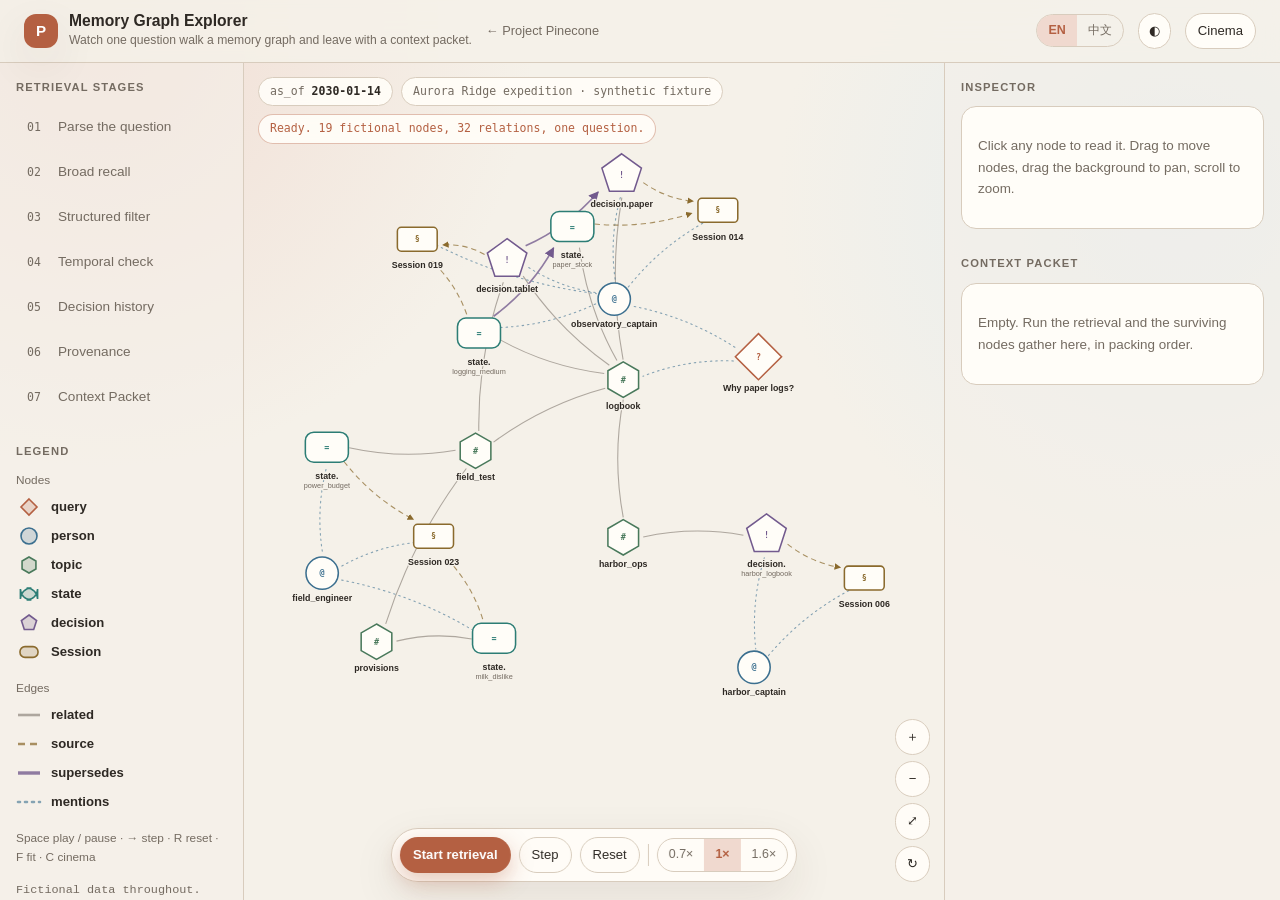
==== docs/memory-graph-explorer.html @ e9bd9acd "Add an interactive memory graph explorer Turn the architecture into something inspectable by hand. N" ====
<!doctype html>
<html lang="en">
<head>
  <meta charset="utf-8">
  <meta name="viewport" content="width=device-width, initial-scale=1">
  <meta name="description" content="An interactive memory graph: one question walks a graph of Sessions, decisions, states, topics and people, and leaves with a context packet.">
  <title>Project Pinecone · Memory Graph Explorer</title>
  <link rel="stylesheet" href="architecture.css">
  <link rel="stylesheet" href="graph.css">
</head>
<body class="explorer">
  <div class="app">
    <header class="topbar">
      <div class="brand">
        <div class="brand-mark" aria-hidden="true">P</div>
        <div><strong id="ui-title">Memory Graph Explorer</strong><span id="ui-sub"></span></div>
      </div>
      <a class="back" href="../index.html" id="ui-back">← Project Pinecone</a>
      <div class="spacer"></div>
      <div class="seg" id="lang-seg" aria-label="Language">
        <button type="button" data-lang="en">EN</button>
        <button type="button" data-lang="zh" lang="zh-CN">中文</button>
      </div>
      <button type="button" class="btn icon" id="theme-btn" title="Light / dark" aria-label="Light or dark theme">◐</button>
      <button type="button" class="btn" id="cinema-btn" aria-pressed="false"><span id="ui-cinema">Cinema</span></button>
    </header>

    <div class="body">
      <aside class="rail" aria-label="Stages and legend">
        <div class="panel">
          <h2 class="panel-title" id="ui-stages">Retrieval stages</h2>
          <div class="stage-list" id="stage-list"></div>
        </div>
        <div class="panel">
          <h2 class="panel-title" id="ui-legend">Legend</h2>
          <div id="legend"></div>
          <p class="hint" id="ui-kbd"></p>
          <p class="hint mono" id="footer-note"></p>
        </div>
      </aside>

      <div class="stage-wrap" id="stage-wrap">
        <svg class="stage" id="stage" role="application" aria-label="Memory graph"></svg>

        <div class="overlay hud">
          <span class="chip" id="asof-chip"></span>
          <span class="chip" id="world-chip"></span>
          <span class="chip stat" id="stat-chip"></span>
        </div>

        <div class="overlay caption">
          <div class="caption-card" id="caption" role="status" aria-live="polite">
            <div class="head"><span id="cap-n">01</span><span id="cap-name"></span></div>
            <p id="cap-note"></p>
          </div>
        </div>

        <div class="overlay dock">
          <button type="button" class="btn primary" id="play"><span id="ui-play">Start retrieval</span></button>
          <button type="button" class="btn ghost" id="step"><span id="ui-step">Step</span></button>
          <button type="button" class="btn ghost" id="reset"><span id="ui-reset">Reset</span></button>
          <span class="sep" aria-hidden="true"></span>
          <div class="seg" id="speed-seg" aria-label="Speed">
            <button type="button" data-speed="0.7">0.7×</button>
            <button type="button" data-speed="1">1×</button>
            <button type="button" data-speed="1.6">1.6×</button>
          </div>
        </div>

        <div class="overlay zoomers">
          <button type="button" class="btn icon" id="zoom-in">＋</button>
          <button type="button" class="btn icon" id="zoom-out">−</button>
          <button type="button" class="btn icon" id="fit">⤢</button>
          <button type="button" class="btn icon" id="relayout">↻</button>
        </div>
      </div>

      <aside class="aside" aria-label="Inspector and context packet">
        <div class="panel">
          <h2 class="panel-title" id="ui-inspector">Inspector</h2>
          <div class="card2" id="inspector"></div>
        </div>
        <div class="panel">
          <h2 class="panel-title" id="ui-packet">Context Packet</h2>
          <div class="card2" id="packet"></div>
        </div>
      </aside>
    </div>
  </div>

  <script src="graph-data.js"></script>
  <script src="graph-explorer.js"></script>
</body>
</html>
---- docs/architecture.css ----
:root {
  color-scheme: light dark;
  --bg: #f5f1e9;
  --surface: #fffdf8;
  --surface-2: #f0ebe1;
  --text: #2e2924;
  --muted: #746b61;
  --line: #d8ccbd;
  --accent: #b46042;
  --accent-soft: #f0d9cf;
  --blue: #3b6f8f;
  --blue-soft: #dbeaf2;
  --green: #49795b;
  --green-soft: #dfece3;
  --purple: #725a8e;
  --purple-soft: #e8e0f0;
  --gold: #8a6a2d;
  --gold-soft: #f0e5c9;
  --shadow: 0 16px 45px rgba(72, 49, 32, .09);
  --radius: 18px;
}

@media (prefers-color-scheme: dark) {
  :root {
    --bg: #171513;
    --surface: #211e1b;
    --surface-2: #2b2723;
    --text: #f2ece4;
    --muted: #b9aea2;
    --line: #4b423a;
    --accent: #e39070;
    --accent-soft: #493027;
    --blue: #79b2d2;
    --blue-soft: #243d4a;
    --green: #87bd95;
    --green-soft: #293f30;
    --purple: #b49ace;
    --purple-soft: #3c3049;
    --gold: #d3ae61;
    --gold-soft: #493d25;
    --shadow: 0 16px 45px rgba(0, 0, 0, .28);
  }
}

* { box-sizing: border-box; }
html { scroll-behavior: smooth; }
body {
  margin: 0;
  background:
    radial-gradient(circle at 8% 4%, color-mix(in srgb, var(--accent-soft) 78%, transparent), transparent 27rem),
    radial-gradient(circle at 92% 22%, color-mix(in srgb, var(--blue-soft) 65%, transparent), transparent 25rem),
    var(--bg);
  color: var(--text);
  font-family: ui-rounded, "SF Pro Rounded", "SF Pro Text", Inter, -apple-system, BlinkMacSystemFont, "Segoe UI", sans-serif;
  line-height: 1.55;
}

a { color: inherit; }
code, .mono {
  font-family: "SFMono-Regular", Consolas, "Liberation Mono", monospace;
  font-size: .92em;
}

.shell {
  display: grid;
  grid-template-columns: 236px minmax(0, 1fr);
  max-width: 1480px;
  min-height: 100vh;
  margin: 0 auto;
}

.sidebar {
  position: sticky;
  top: 0;
  height: 100vh;
  padding: 32px 22px;
  border-right: 1px solid var(--line);
  background: color-mix(in srgb, var(--bg) 82%, transparent);
  backdrop-filter: blur(18px);
}

.brand { margin-bottom: 26px; }
.brand-mark {
  display: grid;
  width: 42px;
  height: 42px;
  margin-bottom: 12px;
  place-items: center;
  border-radius: 14px;
  background: var(--accent);
  color: #fff;
  box-shadow: var(--shadow);
  font-weight: 750;
}
.brand strong { display: block; font-size: 1.05rem; }
.brand span { color: var(--muted); font-size: .8rem; }

.language {
  display: flex;
  gap: 7px;
  margin-bottom: 24px;
}
.language a {
  padding: 5px 9px;
  border: 1px solid var(--line);
  border-radius: 999px;
  color: var(--muted);
  font-size: .75rem;
  text-decoration: none;
}
.language a[aria-current="page"] {
  border-color: var(--accent);
  background: var(--accent-soft);
  color: var(--accent);
}

nav { display: grid; gap: 7px; }
nav a {
  padding: 9px 11px;
  border-radius: 10px;
  color: var(--muted);
  font-size: .88rem;
  text-decoration: none;
}
nav a:hover, nav a:focus-visible {
  background: var(--surface-2);
  color: var(--text);
  outline: none;
}

.main { min-width: 0; padding: 58px clamp(24px, 5vw, 76px) 90px; }
.hero { max-width: 1020px; margin-bottom: 42px; }
.eyebrow {
  color: var(--accent);
  font-size: .76rem;
  font-weight: 700;
  letter-spacing: .08em;
  text-transform: uppercase;
}
h1 {
  max-width: 960px;
  margin: 14px 0 14px;
  font-size: clamp(2.2rem, 5vw, 4.8rem);
  letter-spacing: -.045em;
  line-height: 1.02;
}
.hero > p { max-width: 850px; color: var(--muted); font-size: 1.06rem; }
.tagline { margin-top: 18px; color: var(--muted); font-size: .84rem; }

section { margin-top: 66px; scroll-margin-top: 28px; }
.section-head { max-width: 900px; margin-bottom: 22px; }
h2 { margin: 0 0 8px; font-size: clamp(1.5rem, 2.8vw, 2.35rem); letter-spacing: -.025em; }
h3 { margin: 0; font-size: 1rem; }
.section-head p { margin: 0; color: var(--muted); }

.principles {
  display: grid;
  grid-template-columns: repeat(4, minmax(0, 1fr));
  gap: 14px;
  margin-top: 28px;
}
.principle {
  padding: 18px;
  border: 1px solid var(--line);
  border-radius: var(--radius);
  background: var(--surface);
  box-shadow: var(--shadow);
}
.principle strong { display: block; margin-bottom: 4px; font-size: 1.02rem; }
.principle span { color: var(--muted); font-size: .82rem; }

.diagram { overflow-x: auto; padding: 26px 4px 12px; }
.flow {
  display: grid;
  min-width: 860px;
  grid-template-columns: 1fr 52px 1.1fr 52px 1.08fr 52px 1fr;
  align-items: center;
}
.node {
  min-height: 158px;
  padding: 18px;
  border: 1px solid var(--line);
  border-radius: var(--radius);
  background: var(--surface);
  box-shadow: var(--shadow);
}
.node.source { border-top: 5px solid var(--gold); }
.node.index { border-top: 5px solid var(--green); }
.node.resolve { border-top: 5px solid var(--blue); }
.node.answer { border-top: 5px solid var(--accent); }
.node-title { margin-bottom: 9px; font-weight: 700; }
.node ul { margin: 0; padding-left: 18px; color: var(--muted); font-size: .86rem; }
.arrow { color: var(--muted); font-size: 1.45rem; text-align: center; }
.arrow small { display: block; margin-top: 4px; font-size: .6rem; }

.cold-lane {
  margin-top: 22px;
  padding: 20px;
  border: 1px dashed var(--gold);
  border-radius: var(--radius);
  background: color-mix(in srgb, var(--gold-soft) 42%, var(--surface));
}
.cold-label {
  display: flex;
  align-items: baseline;
  justify-content: space-between;
  gap: 16px;
  margin-bottom: 14px;
}
.cold-label strong { color: var(--gold); }
.cold-label span { color: var(--muted); font-size: .8rem; }
.cold-grid {
  display: grid;
  grid-template-columns: 1fr 44px 1fr 44px 1fr;
  align-items: center;
}
.cold-step {
  min-height: 108px;
  padding: 14px 16px;
  border: 1px solid var(--line);
  border-radius: 14px;
  background: var(--surface);
}
.cold-step strong { display: block; margin-bottom: 5px; font-size: .9rem; }
.cold-step span { color: var(--muted); font-size: .8rem; }
.cold-arrow { color: var(--gold); font-size: 1.25rem; text-align: center; }

.layer-grid, .revival-grid {
  display: grid;
  grid-template-columns: repeat(3, minmax(0, 1fr));
  gap: 14px;
}
.layer-grid { grid-template-columns: repeat(2, minmax(0, 1fr)); }
.card {
  padding: 23px;
  border: 1px solid var(--line);
  border-radius: var(--radius);
  background: var(--surface);
  box-shadow: var(--shadow);
}
.card h3 { margin-bottom: 8px; font-size: 1.06rem; }
.card p { margin: 0; color: var(--muted); font-size: .88rem; }
.card .tag {
  display: inline-block;
  margin-bottom: 12px;
  padding: 4px 8px;
  border-radius: 999px;
  background: var(--green-soft);
  color: var(--green);
  font-size: .72rem;
  font-weight: 700;
  letter-spacing: .04em;
}
.revival-card .number {
  display: grid;
  width: 31px;
  height: 31px;
  margin-bottom: 14px;
  place-items: center;
  border-radius: 10px;
  background: var(--gold-soft);
  color: var(--gold);
  font-weight: 750;
}

.table-wrap { overflow-x: auto; }
table { width: 100%; min-width: 720px; border-collapse: collapse; }
th, td { padding: 13px 12px; border-bottom: 1px solid var(--line); text-align: left; vertical-align: top; }
th { color: var(--muted); font-size: .76rem; letter-spacing: .06em; text-transform: uppercase; }
td { font-size: .89rem; }
td:first-child { color: var(--accent); font-family: "SFMono-Regular", Consolas, monospace; }

.tree-wrap {
  padding: 10px 22px 18px;
  border: 1px solid var(--line);
  border-radius: var(--radius);
  background: var(--surface);
  box-shadow: var(--shadow);
}
details { border-top: 1px solid var(--line); }
details:first-child { border-top: 0; }
summary { padding: 14px 2px; cursor: pointer; font-weight: 700; list-style: none; }
summary::-webkit-details-marker { display: none; }
summary::before { display: inline-block; width: 20px; color: var(--accent); content: "▸"; }
details[open] > summary::before { content: "▾"; }
.tree {
  margin: 0 0 18px 10px;
  padding-left: 18px;
  border-left: 1px solid var(--line);
  color: var(--muted);
  font-family: "SFMono-Regular", Consolas, monospace;
  font-size: .84rem;
  line-height: 1.82;
}
.tree b { color: var(--text); }
.tree em { color: var(--accent); font-style: normal; }

.ladder {
  display: grid;
  grid-template-columns: repeat(5, minmax(0, 1fr));
  gap: 8px;
}
.rung {
  padding: 14px 10px;
  border: 1px solid var(--line);
  border-radius: 12px;
  background: var(--surface);
  text-align: center;
}
.rung strong { display: block; font-size: .82rem; }
.rung span { color: var(--muted); font-size: .72rem; }

.callout {
  display: grid;
  grid-template-columns: auto 1fr;
  gap: 14px;
  margin-top: 26px;
  padding: 18px 20px;
  border-left: 4px solid var(--accent);
  border-radius: 0 14px 14px 0;
  background: var(--accent-soft);
}
.callout p { margin: 0; }
.footer {
  margin-top: 80px;
  padding-top: 22px;
  border-top: 1px solid var(--line);
  color: var(--muted);
  font-size: .82rem;
}

.landing {
  display: grid;
  min-height: 100vh;
  padding: 48px 24px;
  place-items: center;
}
.landing-inner { width: min(920px, 100%); }
.landing h1 { max-width: 820px; }
.landing-inner > p { max-width: 760px; color: var(--muted); font-size: 1.04rem; }
.choices {
  display: grid;
  grid-template-columns: repeat(2, minmax(0, 1fr));
  gap: 16px;
  margin-top: 30px;
}
.choices.single { grid-template-columns: minmax(0, 1fr); margin-top: 16px; }
.choice {
  display: block;
  padding: 24px;
  border: 1px solid var(--line);
  border-radius: var(--radius);
  background: var(--surface);
  box-shadow: var(--shadow);
  text-decoration: none;
}
.choice:hover, .choice:focus-visible { border-color: var(--accent); outline: none; }
.choice strong { display: block; margin-bottom: 5px; font-size: 1.12rem; }
.choice span { color: var(--muted); }
.resources { margin-top: 30px; color: var(--muted); font-size: .9rem; }
.resources a { color: var(--accent); }

@media (max-width: 900px) {
  .shell { display: block; }
  .sidebar {
    position: static;
    width: 100%;
    height: auto;
    padding: 18px 22px;
    border-right: 0;
    border-bottom: 1px solid var(--line);
  }
  .brand { display: flex; align-items: center; gap: 12px; margin: 0 0 14px; }
  .brand-mark { width: 36px; height: 36px; margin: 0; }
  .language { margin-bottom: 0; }
  nav { display: none; }
  .main { padding-top: 38px; }
  .principles { grid-template-columns: repeat(2, 1fr); }
  .layer-grid, .revival-grid { grid-template-columns: 1fr; }
  .ladder { grid-template-columns: 1fr; }
}

@media (max-width: 560px) {
  .main { padding-inline: 18px; }
  .principles, .choices { grid-template-columns: 1fr; }
  .cold-label { display: block; }
  .cold-grid { grid-template-columns: 1fr; gap: 8px; }
  .cold-arrow { transform: rotate(90deg); }
  .tree-wrap { padding-inline: 14px; }
}
---- docs/graph.css ----
/* Project Pinecone · Memory Graph Explorer
   Layered on top of architecture.css: it reuses the palette tokens and adds
   an explicit theme switch, the app shell, and the SVG graph styling. */

:root {
  --teal: #2c7d75;
  --teal-soft: #d8ece8;
  --g-query: var(--accent);
  --g-person: var(--blue);
  --g-topic: var(--green);
  --g-state: var(--teal);
  --g-decision: var(--purple);
  --g-session: var(--gold);
  --panel: color-mix(in srgb, var(--surface) 88%, transparent);
  --dock: color-mix(in srgb, var(--surface) 92%, transparent);
}

@media (prefers-color-scheme: dark) {
  :root { --teal: #6fc2b8; --teal-soft: #23423e; }
}

/* Explicit theme choices must win over the media query in both directions. */
:root[data-theme="light"] {
  --bg: #f5f1e9; --surface: #fffdf8; --surface-2: #f0ebe1;
  --text: #2e2924; --muted: #746b61; --line: #d8ccbd;
  --accent: #b46042; --accent-soft: #f0d9cf;
  --blue: #3b6f8f; --blue-soft: #dbeaf2;
  --green: #49795b; --green-soft: #dfece3;
  --purple: #725a8e; --purple-soft: #e8e0f0;
  --gold: #8a6a2d; --gold-soft: #f0e5c9;
  --teal: #2c7d75; --teal-soft: #d8ece8;
  --shadow: 0 16px 45px rgba(72, 49, 32, .09);
}
:root[data-theme="dark"] {
  --bg: #171513; --surface: #211e1b; --surface-2: #2b2723;
  --text: #f2ece4; --muted: #b9aea2; --line: #4b423a;
  --accent: #e39070; --accent-soft: #493027;
  --blue: #79b2d2; --blue-soft: #243d4a;
  --green: #87bd95; --green-soft: #293f30;
  --purple: #b49ace; --purple-soft: #3c3049;
  --gold: #d3ae61; --gold-soft: #493d25;
  --teal: #6fc2b8; --teal-soft: #23423e;
  --shadow: 0 16px 45px rgba(0, 0, 0, .28);
}

html, body { height: 100%; }
body.explorer { margin: 0; overflow: hidden; }

/* ------------------------------------------------------------- shell --- */

.app {
  display: grid;
  height: 100dvh;
  grid-template-rows: auto minmax(0, 1fr);
}

.topbar {
  display: flex;
  align-items: center;
  gap: 14px;
  padding: 12px clamp(14px, 2.4vw, 24px);
  border-bottom: 1px solid var(--line);
  background: color-mix(in srgb, var(--bg) 86%, transparent);
  backdrop-filter: blur(16px);
}
.topbar .brand { display: flex; align-items: center; gap: 11px; margin: 0; min-width: 0; }
.topbar .brand-mark { width: 34px; height: 34px; margin: 0; border-radius: 12px; font-size: .95rem; }
.topbar .brand strong { font-size: .98rem; line-height: 1.2; }
.topbar .brand span { display: block; font-size: .76rem; color: var(--muted); }
.topbar .spacer { flex: 1; }

.btn {
  display: inline-flex;
  align-items: center;
  gap: 6px;
  padding: 7px 12px;
  border: 1px solid var(--line);
  border-radius: 999px;
  background: var(--surface);
  color: var(--text);
  font: inherit;
  font-size: .82rem;
  cursor: pointer;
  transition: border-color .18s, background .18s, transform .12s;
}
.btn:hover { border-color: var(--accent); }
.btn:active { transform: translateY(1px); }
.btn:focus-visible { outline: 2px solid var(--accent); outline-offset: 2px; }
.btn[aria-pressed="true"] { border-color: var(--accent); background: var(--accent-soft); color: var(--accent); }
.btn.icon { padding: 7px 10px; }
.btn.primary {
  border-color: transparent;
  background: var(--accent);
  color: #fff;
  font-weight: 650;
  box-shadow: 0 8px 22px color-mix(in srgb, var(--accent) 34%, transparent);
}
.btn.primary:hover { filter: brightness(1.06); }
.btn.ghost { background: transparent; }
.btn:disabled { opacity: .4; cursor: not-allowed; }

.seg { display: inline-flex; border: 1px solid var(--line); border-radius: 999px; overflow: hidden; }
.seg button {
  padding: 6px 11px;
  border: 0;
  background: transparent;
  color: var(--muted);
  font: inherit;
  font-size: .78rem;
  cursor: pointer;
}
.seg button[aria-pressed="true"] { background: var(--accent-soft); color: var(--accent); font-weight: 650; }
.topbar .back { color: var(--muted); font-size: .8rem; text-decoration: none; white-space: nowrap; }
.topbar .back:hover { color: var(--accent); }

.body {
  display: grid;
  min-height: 0;
  grid-template-columns: 244px minmax(0, 1fr) 336px;
}

.rail, .aside {
  min-height: 0;
  padding: 16px 16px 26px;
  overflow-y: auto;
  background: color-mix(in srgb, var(--bg) 60%, transparent);
}
.rail { border-right: 1px solid var(--line); }
.aside { border-left: 1px solid var(--line); }

.panel-title {
  margin: 0 0 10px;
  color: var(--muted);
  font-size: .7rem;
  font-weight: 700;
  letter-spacing: .1em;
  text-transform: uppercase;
}
.panel + .panel { margin-top: 26px; }

/* -------------------------------------------------------- stage rail --- */

.stage-list { display: grid; gap: 4px; }
.stage-item {
  display: grid;
  align-items: baseline;
  gap: 9px;
  grid-template-columns: 22px 1fr;
  width: 100%;
  padding: 9px 10px;
  border: 1px solid transparent;
  border-radius: 11px;
  background: transparent;
  color: var(--muted);
  font: inherit;
  font-size: .85rem;
  text-align: left;
  cursor: pointer;
}
.stage-item:hover { background: var(--surface-2); color: var(--text); }
.stage-item .n { color: var(--muted); font-family: "SFMono-Regular", Consolas, monospace; font-size: .72rem; }
.stage-item.done { color: var(--text); }
.stage-item.done .n { color: var(--green); }
.stage-item.active {
  border-color: color-mix(in srgb, var(--accent) 45%, transparent);
  background: var(--accent-soft);
  color: var(--accent);
  font-weight: 650;
}
.stage-item.active .n { color: var(--accent); }

.legend-group { display: grid; gap: 7px; margin-bottom: 16px; }
.legend-head { color: var(--muted); font-size: .74rem; }
.legend-row { display: flex; align-items: center; gap: 9px; font-size: .82rem; }
.legend-row svg { flex: none; }
.legend-row span { color: var(--muted); }
.legend-row b { font-weight: 600; color: var(--text); }
.hint { margin: 14px 0 0; color: var(--muted); font-size: .74rem; line-height: 1.6; }

/* -------------------------------------------------------------- stage -- */

.stage-wrap { position: relative; min-width: 0; overflow: hidden; }
svg.stage { display: block; width: 100%; height: 100%; cursor: grab; touch-action: none; }
svg.stage.panning { cursor: grabbing; }

.overlay {
  position: absolute;
  z-index: 2;
  pointer-events: none;
}
.overlay > * { pointer-events: auto; }

.hud {
  top: 14px;
  left: 14px;
  display: flex;
  flex-wrap: wrap;
  gap: 8px;
  max-width: calc(100% - 28px);
}
.chip {
  padding: 5px 11px;
  border: 1px solid var(--line);
  border-radius: 999px;
  background: var(--dock);
  backdrop-filter: blur(10px);
  color: var(--muted);
  font-family: "SFMono-Regular", Consolas, monospace;
  font-size: .72rem;
}
.chip b { color: var(--text); font-weight: 600; }
.chip.stat { border-color: color-mix(in srgb, var(--accent) 40%, transparent); color: var(--accent); }

.caption {
  right: 14px;
  bottom: 96px;
  left: 14px;
  display: flex;
  justify-content: center;
}
.caption-card {
  pointer-events: none;
  max-width: 620px;
  padding: 14px 18px;
  border: 1px solid var(--line);
  border-radius: 16px;
  background: var(--dock);
  backdrop-filter: blur(14px);
  box-shadow: var(--shadow);
  opacity: 0;
  transform: translateY(8px);
  transition: opacity .3s, transform .3s;
}
.caption-card.show { opacity: 1; transform: none; }
.caption-card .head {
  display: flex;
  align-items: baseline;
  gap: 8px;
  margin-bottom: 4px;
  color: var(--accent);
  font-size: .78rem;
  font-weight: 700;
  letter-spacing: .04em;
  text-transform: uppercase;
}
.caption-card p { margin: 0; font-size: .95rem; line-height: 1.5; }

.dock {
  bottom: 18px;
  left: 50%;
  transform: translateX(-50%);
  width: max-content;
  max-width: calc(100% - 24px);
  display: flex;
  flex-wrap: wrap;
  justify-content: center;
  align-items: center;
  gap: 8px;
  padding: 8px;
  border: 1px solid var(--line);
  border-radius: 999px;
  background: var(--dock);
  backdrop-filter: blur(14px);
  box-shadow: var(--shadow);
}
.dock .sep { width: 1px; height: 22px; background: var(--line); }

.zoomers {
  right: 14px;
  bottom: 18px;
  display: grid;
  gap: 6px;
}
.zoomers .btn { justify-content: center; background: var(--dock); backdrop-filter: blur(10px); }

/* --------------------------------------------------------------- svg --- */

.edge { fill: none; stroke: var(--line); stroke-width: 1.4; transition: opacity .45s, stroke-width .3s; }
.edge.kind-related { stroke: color-mix(in srgb, var(--muted) 55%, transparent); }
.edge.kind-mentions { stroke: color-mix(in srgb, var(--blue) 60%, transparent); stroke-dasharray: 2 5; stroke-linecap: round; }
.edge.kind-source { stroke: color-mix(in srgb, var(--gold) 72%, transparent); stroke-dasharray: 7 5; }
.edge.kind-supersedes { stroke: color-mix(in srgb, var(--purple) 78%, transparent); stroke-width: 2.2; }
.edge.on { stroke-width: 2.6; opacity: 1; }
.edge.kind-supersedes.on { stroke-width: 3.4; }
.edge.off { opacity: .1; }
.stage.has-run .edge { opacity: .22; }
.stage.has-run .edge.on { opacity: 1; }

.pulse { fill: var(--accent); }

.hull { transition: opacity .7s; }
.hull-ring {
  fill: color-mix(in srgb, var(--accent) 7%, transparent);
  stroke: color-mix(in srgb, var(--accent) 62%, transparent);
  stroke-width: 2;
  stroke-dasharray: 7 9;
  animation: hullspin 26s linear infinite;
}
.hull-label {
  fill: var(--accent);
  font-size: 19px;
  font-weight: 700;
  letter-spacing: .14em;
  text-anchor: middle;
  text-transform: uppercase;
}
@keyframes hullspin { to { stroke-dashoffset: -320; } }
@media (prefers-reduced-motion: reduce) { .hull-ring { animation: none; } }

.gnode { cursor: grab; transition: opacity .5s; }
.gnode.dragging { cursor: grabbing; }
.gnode .shape {
  fill: var(--surface);
  stroke: var(--nc, var(--muted));
  stroke-width: 2;
  transition: fill .35s, stroke-width .25s;
}
.gnode .glyph {
  fill: var(--nc, var(--muted));
  font-family: "SFMono-Regular", Consolas, monospace;
  font-size: 11px;
  font-weight: 700;
  text-anchor: middle;
}
.gnode .label {
  fill: var(--text);
  font-size: 11.5px;
  font-weight: 600;
  text-anchor: middle;
  paint-order: stroke;
  stroke: var(--bg);
  stroke-width: 3.5px;
  stroke-linejoin: round;
}
.gnode .sub {
  fill: var(--muted);
  font-size: 9.5px;
  text-anchor: middle;
  paint-order: stroke;
  stroke: var(--bg);
  stroke-width: 3px;
}
.gnode .halo { fill: var(--nc, var(--muted)); opacity: 0; transition: opacity .4s; }
.gnode .ring { fill: none; stroke: var(--nc); stroke-width: 1.5; opacity: 0; }
.gnode:hover .shape { stroke-width: 3; }
.gnode:focus { outline: none; }
.gnode:focus-visible .ring { opacity: .9; stroke-dasharray: 4 4; }

.gnode.type-query { --nc: var(--g-query); }
.gnode.type-person { --nc: var(--g-person); }
.gnode.type-topic { --nc: var(--g-topic); }
.gnode.type-state { --nc: var(--g-state); }
.gnode.type-decision { --nc: var(--g-decision); }
.gnode.type-session { --nc: var(--g-session); }

.stage.has-run .gnode { opacity: .34; }
.stage.has-run .gnode.st-candidate { opacity: 1; }
.stage.has-run .gnode.st-kept,
.stage.has-run .gnode.st-held,
.stage.has-run .gnode.st-packed { opacity: 1; }
.stage.has-run .gnode.st-rejected { opacity: .16; }

.gnode.st-candidate .halo { opacity: .12; }
.gnode.st-candidate .shape { fill: color-mix(in srgb, var(--nc) 10%, var(--surface)); }

.gnode.st-kept .halo { opacity: .2; animation: breathe 3.2s ease-in-out infinite; }
.gnode.st-kept .shape { fill: color-mix(in srgb, var(--nc) 18%, var(--surface)); stroke-width: 2.6; }

.gnode.st-held .shape { fill: var(--surface); stroke-dasharray: 5 4; }
.gnode.st-held .halo { opacity: .1; }

.gnode.st-rejected .shape { stroke: var(--muted); stroke-dasharray: 2 4; }
.gnode.st-rejected .label, .gnode.st-rejected .sub { fill: var(--muted); }

.gnode.st-packed .halo { opacity: .3; animation: breathe 2.4s ease-in-out infinite; }
.gnode.st-packed .shape { fill: color-mix(in srgb, var(--nc) 26%, var(--surface)); stroke-width: 3; }
.gnode.st-packed .ring { opacity: .8; animation: ringpop .7s ease-out; }

.gnode.is-selected .ring { opacity: 1; stroke-width: 2.5; }
.gnode.is-pinned .ring { opacity: .3; stroke-dasharray: 2 4; }

@keyframes breathe { 0%, 100% { transform: scale(1); } 50% { transform: scale(1.14); } }
@keyframes ringpop { from { transform: scale(.6); opacity: 0; } to { transform: scale(1); opacity: .8; } }
.gnode .halo, .gnode .ring { transform-box: fill-box; transform-origin: center; }

.badge-flag {
  font-family: "SFMono-Regular", Consolas, monospace;
  font-size: 8.5px;
  text-anchor: middle;
}
.badge-bg { stroke-width: 1; }

@media (prefers-reduced-motion: reduce) {
  .gnode.st-kept .halo, .gnode.st-packed .halo, .gnode.st-packed .ring { animation: none; }
}

/* ------------------------------------------------------------ aside --- */

.card2 {
  padding: 15px 16px;
  border: 1px solid var(--line);
  border-radius: 15px;
  background: var(--surface);
}
.empty { color: var(--muted); font-size: .84rem; line-height: 1.6; }

.insp-type {
  display: inline-flex;
  align-items: center;
  gap: 6px;
  padding: 3px 9px;
  border-radius: 999px;
  background: color-mix(in srgb, var(--ic, var(--muted)) 16%, transparent);
  color: var(--ic, var(--muted));
  font-family: "SFMono-Regular", Consolas, monospace;
  font-size: .7rem;
  font-weight: 700;
}
.insp-name { margin: 10px 0 2px; font-family: "SFMono-Regular", Consolas, monospace; font-size: .88rem; color: var(--muted); }
.insp-title { margin: 0 0 8px; font-size: 1.02rem; font-weight: 650; line-height: 1.35; }
.insp-body { margin: 0; color: var(--muted); font-size: .87rem; line-height: 1.65; }
.sub-head { margin: 16px 0 7px; color: var(--muted); font-size: .68rem; font-weight: 700; letter-spacing: .09em; text-transform: uppercase; }
.fields { display: grid; gap: 4px; font-family: "SFMono-Regular", Consolas, monospace; font-size: .76rem; }
.fields div { display: flex; justify-content: space-between; gap: 12px; }
.fields dt { color: var(--muted); }
.fields dd { margin: 0; color: var(--text); text-align: right; word-break: break-word; }
.tags { display: flex; flex-wrap: wrap; gap: 6px; }
.tag2 {
  padding: 3px 8px;
  border: 1px solid color-mix(in srgb, var(--green) 40%, transparent);
  border-radius: 999px;
  background: var(--green-soft);
  color: var(--green);
  font-family: "SFMono-Regular", Consolas, monospace;
  font-size: .68rem;
}
.tag2.warn { border-color: color-mix(in srgb, var(--gold) 45%, transparent); background: var(--gold-soft); color: var(--gold); }
.tag2.bad { border-color: color-mix(in srgb, var(--accent) 45%, transparent); background: var(--accent-soft); color: var(--accent); }
.tag2 small { display: block; font-family: inherit; opacity: .8; }
.label-note { margin: 6px 0 0; color: var(--muted); font-size: .76rem; line-height: 1.5; }
.conn { display: grid; gap: 5px; font-size: .78rem; }
.conn button {
  display: grid;
  gap: 8px;
  grid-template-columns: 74px 1fr;
  width: 100%;
  padding: 5px 7px;
  border: 0;
  border-radius: 8px;
  background: transparent;
  color: var(--text);
  font: inherit;
  font-size: .78rem;
  text-align: left;
  cursor: pointer;
}
.conn button:hover { background: var(--surface-2); }
.conn .k { color: var(--muted); font-family: "SFMono-Regular", Consolas, monospace; font-size: .68rem; }

.packet-list { display: grid; gap: 7px; }
.pchip {
  display: grid;
  gap: 2px;
  padding: 9px 11px;
  border: 1px solid var(--line);
  border-left: 3px solid var(--pc, var(--muted));
  border-radius: 10px;
  background: var(--surface);
  opacity: 0;
  transform: translateX(10px);
  animation: chipin .45s ease-out forwards;
}
@keyframes chipin { to { opacity: 1; transform: none; } }
.pchip .row { display: flex; align-items: baseline; justify-content: space-between; gap: 8px; }
.pchip b { font-family: "SFMono-Regular", Consolas, monospace; font-size: .78rem; font-weight: 600; }
.pchip .cost { color: var(--muted); font-family: "SFMono-Regular", Consolas, monospace; font-size: .68rem; }
.pchip span { color: var(--muted); font-size: .74rem; }
.bar { height: 7px; margin: 12px 0 5px; border-radius: 999px; background: var(--surface-2); overflow: hidden; }
.bar i { display: block; height: 100%; width: 0; border-radius: 999px; background: linear-gradient(90deg, var(--green), var(--gold)); transition: width .9s ease-out; }
.bar-note { display: flex; justify-content: space-between; color: var(--muted); font-family: "SFMono-Regular", Consolas, monospace; font-size: .7rem; }
pre.json {
  max-height: 260px;
  margin: 10px 0 0;
  padding: 12px;
  border: 1px solid var(--line);
  border-radius: 11px;
  background: var(--surface-2);
  color: var(--muted);
  font-size: .7rem;
  line-height: 1.55;
  overflow: auto;
}

/* ------------------------------------------------------------ cinema --- */

body.cinema .rail { display: none; }
body.cinema .body { grid-template-columns: minmax(0, 1fr) 300px; }
body.cinema .caption-card { max-width: 780px; padding: 18px 24px; }
body.cinema .caption-card p { font-size: 1.1rem; }
body.cinema .topbar .back, body.cinema .topbar .brand span { display: none; }

@media (max-width: 1180px) {
  .body { grid-template-columns: 210px minmax(0, 1fr) 290px; }
}

@media (max-width: 960px) {
  html, body { height: auto; }
  body.explorer { overflow: auto; }
  .app { height: auto; min-height: 100dvh; }
  .body { grid-template-columns: minmax(0, 1fr); }
  .stage-wrap { height: 62dvh; order: -1; }
  /* Vertical recording: the graph takes the whole screen. */
  body.cinema .stage-wrap { height: calc(100dvh - 62px); }
  body.cinema .aside { display: none; }
  .rail, .aside { border: 0; border-top: 1px solid var(--line); }
  .caption { bottom: 88px; }
  /* Keep the zoom controls clear of the caption on tall, narrow screens. */
  .zoomers { top: 14px; right: 14px; bottom: auto; grid-auto-flow: column; }
  .topbar { flex-wrap: wrap; }
  .topbar .back { display: none; }
}
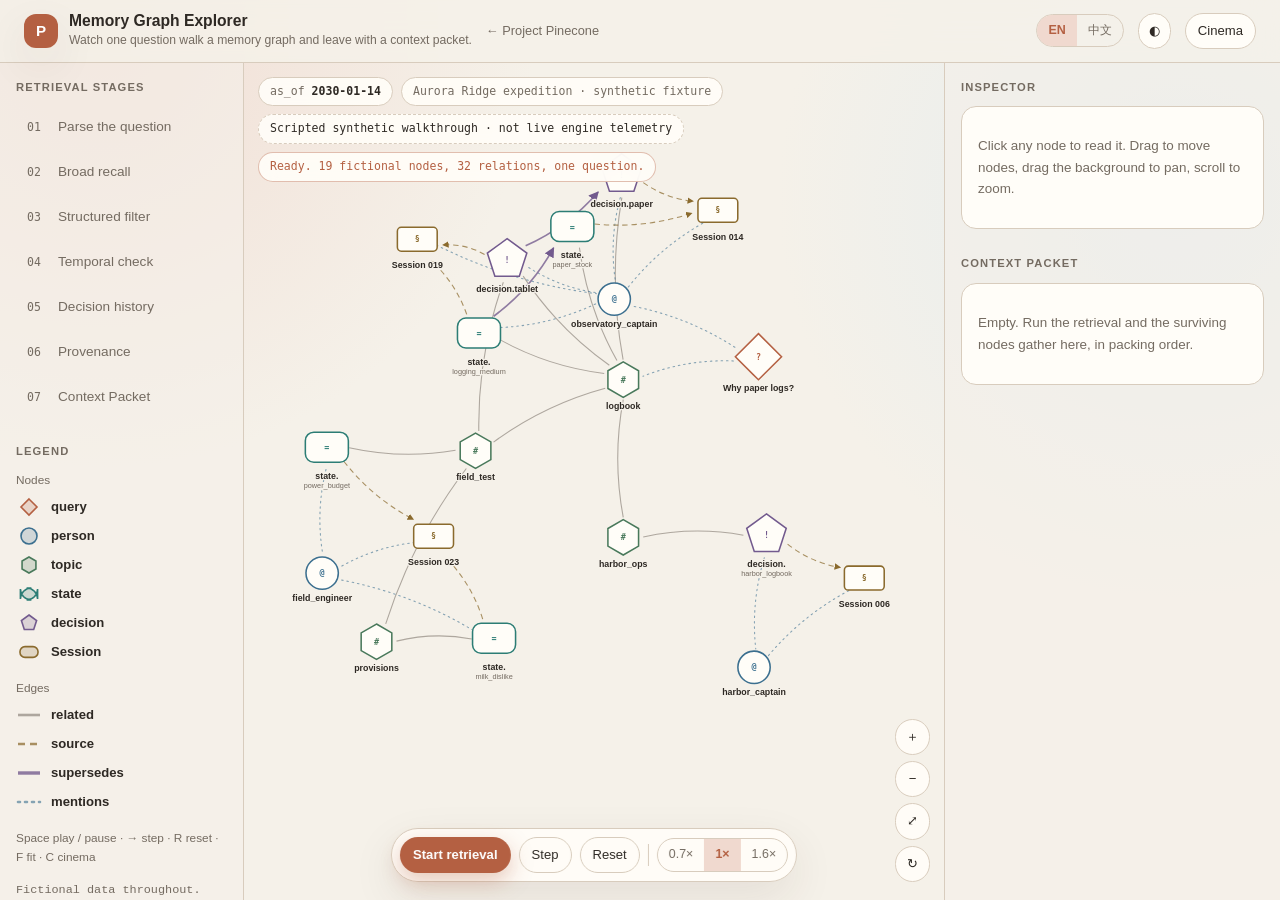
==== commit f33feb58: "Clarify graph explorer demo boundaries" ====
--- a/docs/memory-graph-explorer.html
+++ b/docs/memory-graph-explorer.html
@@ -45,6 +45,7 @@
         <div class="overlay hud">
           <span class="chip" id="asof-chip"></span>
           <span class="chip" id="world-chip"></span>
+          <span class="chip disclosure" id="demo-chip"></span>
           <span class="chip stat" id="stat-chip"></span>
         </div>
 
--- a/docs/graph.css
+++ b/docs/graph.css
@@ -209,6 +209,10 @@
   font-size: .72rem;
 }
 .chip b { color: var(--text); font-weight: 600; }
+.chip.disclosure {
+  border-style: dashed;
+  color: var(--text);
+}
 .chip.stat { border-color: color-mix(in srgb, var(--accent) 40%, transparent); color: var(--accent); }
 
 .caption {
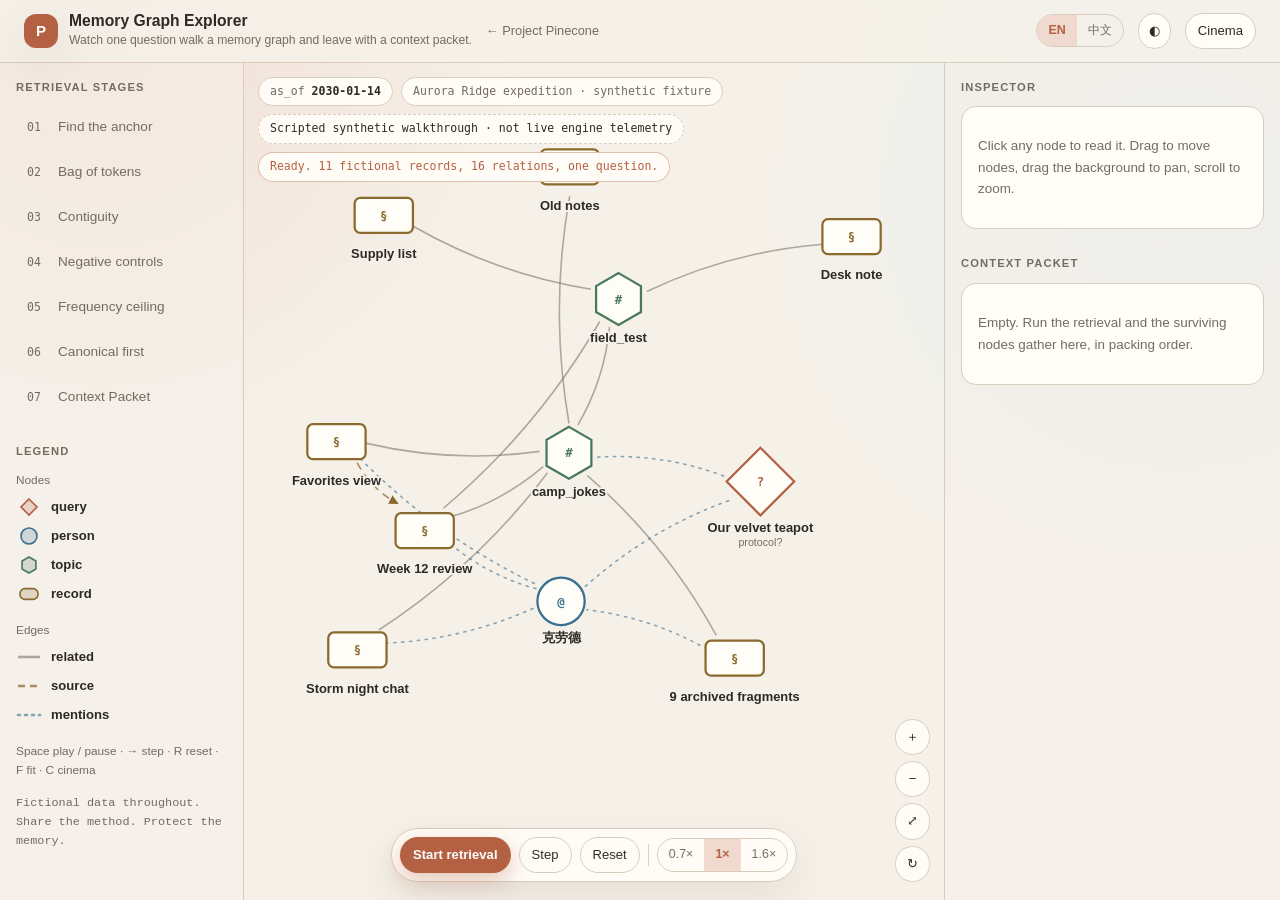
==== commit 43cd327b: "Restage the graph explorer on the contiguous-phrase case The previous run dramatized four mechanisms" ====
--- a/docs/memory-graph-explorer.html
+++ b/docs/memory-graph-explorer.html
@@ -3,7 +3,7 @@
 <head>
   <meta charset="utf-8">
   <meta name="viewport" content="width=device-width, initial-scale=1">
-  <meta name="description" content="An interactive memory graph: one question walks a graph of Sessions, decisions, states, topics and people, and leaves with a context packet.">
+  <meta name="description" content="An interactive memory graph: one question walks a graph of records, topics and people, and leaves with a context packet.">
   <title>Project Pinecone · Memory Graph Explorer</title>
   <link rel="stylesheet" href="architecture.css">
   <link rel="stylesheet" href="graph.css">
